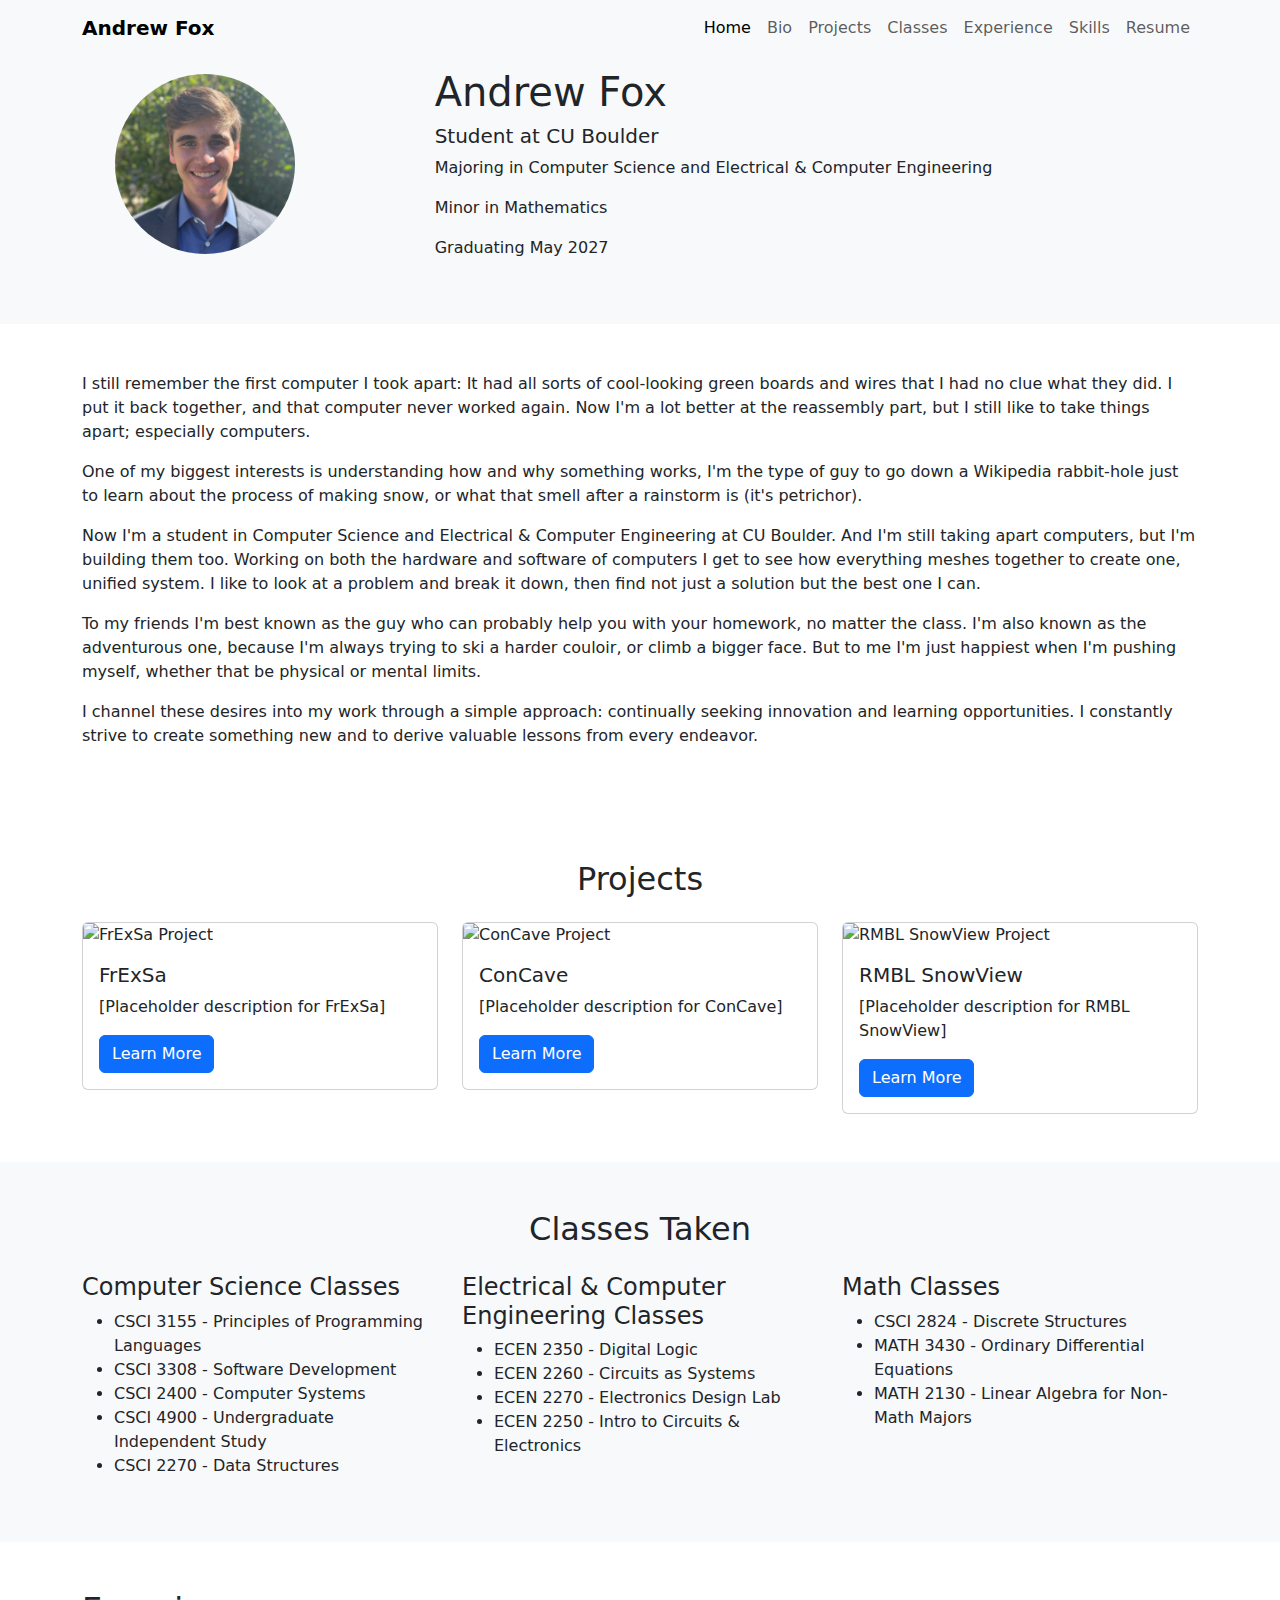
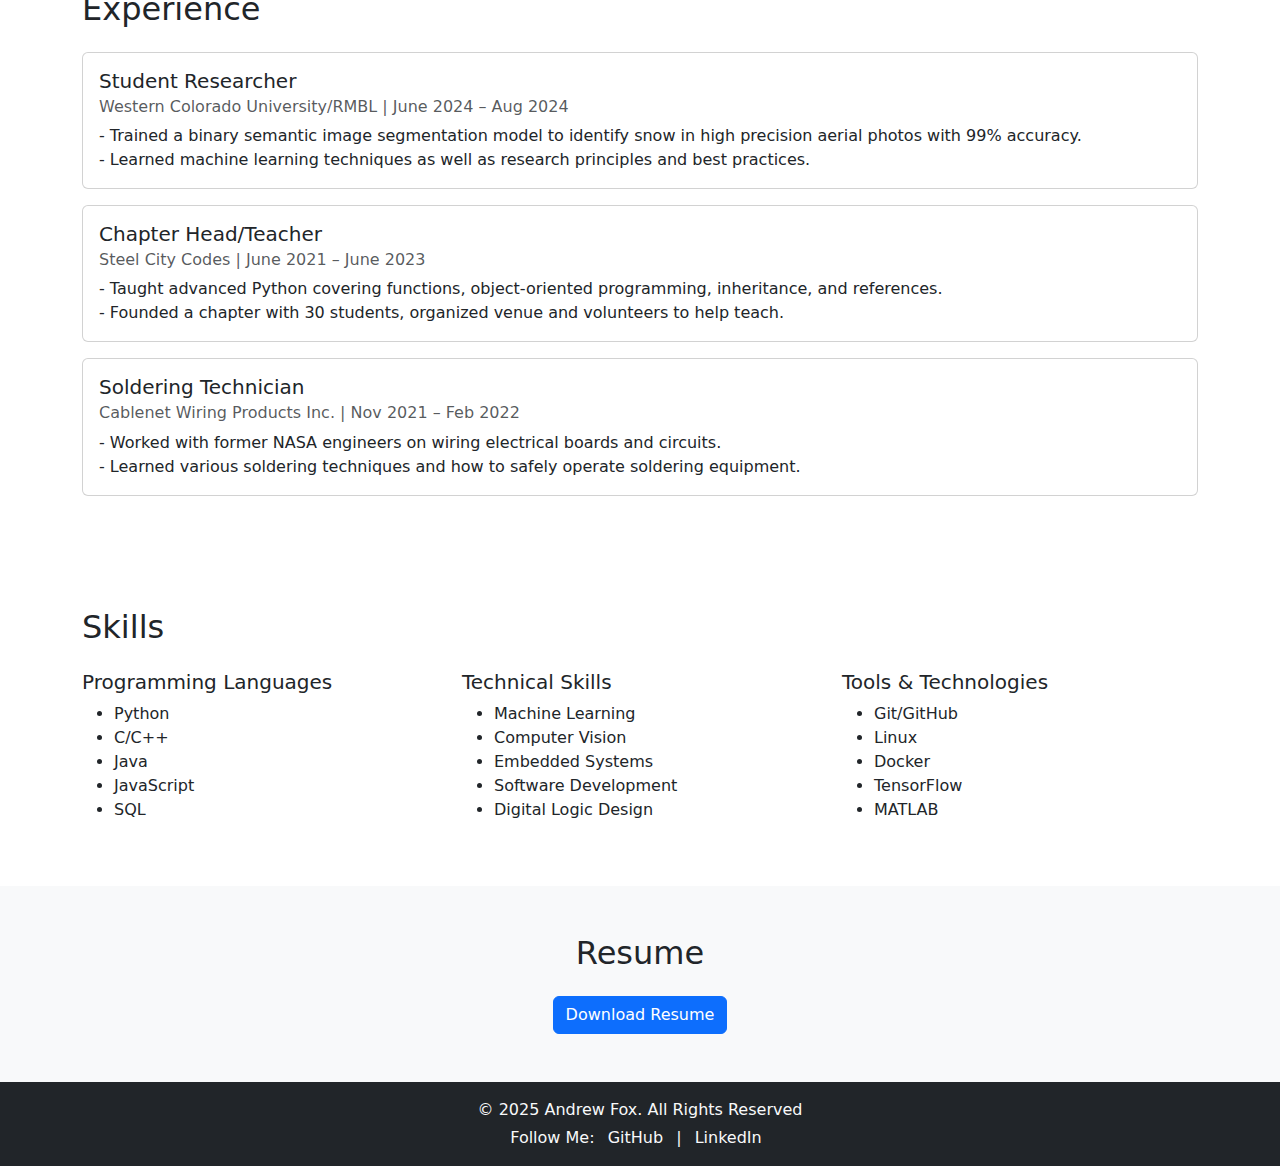
==== index.html @ ef79214e "created starting framework" ====
<!DOCTYPE html>
<html lang="en">

<head>
    <meta charset="UTF-8" />
    <meta name="viewport" content="width=device-width, initial-scale=1.0" />
    <title>Andrew Fox - Personal Website</title>
    <!-- Bootstrap CSS -->
    <link rel="stylesheet" href="https://cdn.jsdelivr.net/npm/bootstrap@5.1.3/dist/css/bootstrap.min.css" />
    <!-- Custom CSS -->
    <link rel="stylesheet" href="css/style.css" />
</head>

<body>

    <!-- Navigation -->
    <nav class="navbar navbar-expand-lg navbar-light bg-light fixed-top">
        <div class="container">
            <a class="navbar-brand" href="index.html">Andrew Fox</a>
            <button class="navbar-toggler" type="button" data-bs-toggle="collapse" data-bs-target="#navbarNav"
                aria-controls="navbarNav" aria-expanded="false" aria-label="Toggle navigation">
                <span class="navbar-toggler-icon"></span>
            </button>
            <div class="collapse navbar-collapse" id="navbarNav">
                <ul class="navbar-nav ms-auto">
                    <li class="nav-item">
                        <a class="nav-link active" aria-current="page" href="index.html">Home</a>
                    </li>
                    <li class="nav-item">
                        <a class="nav-link" href="#bio">Bio</a>
                    </li>
                    <li class="nav-item">
                        <a class="nav-link" href="#projects">Projects</a>
                    </li>
                    <li class="nav-item">
                        <a class="nav-link" href="#classes">Classes</a>
                    </li>
                    <li class="nav-item">
                        <a class="nav-link" href="#experience">Experience</a>
                    </li>
                    <li class="nav-item">
                        <a class="nav-link" href="#skills">Skills</a>
                    </li>
                    <li class="nav-item">
                        <a class="nav-link" href="#resume">Resume</a>
                    </li>
                    <!-- <li class="nav-item">
                        <a class="nav-link" href="#contact">Contact</a>
                    </li> -->
                </ul>
            </div>
        </div>
    </nav>
    <!-- End Navigation -->

    <!-- Header / Bio Section -->
    <header class="bg-light py-5 text-center">
        <div class="row align-items-center" style="margin-top: 20px;">
            <!-- Left Column: Picture -->
            <div class="col-md-4 text-center">
                <img src="resources/images/BreakfastPicture.png" alt="Andrew Fox" class="rounded-circle mb-3"
                    style="width: 180px; height: 180px; object-fit: cover;">
            </div>
            <!-- Right Column: Name, Info -->
            <div class="col-md-8 text-start">
                <h1>Andrew Fox</h1>
                <h5>Student at CU Boulder</h5>
                <p>Majoring in Computer Science and Electrical & Computer Engineering</p>
                <p>Minor in Mathematics</p>
                <p>Graduating May 2027</p>
            </div>
        </div>
    </header>
    <!-- End Header / Bio Section -->

    <!-- Bio Section -->
    <section id="bio" class="py-5">
        <div class="container">
            <p>I still remember the first computer I took apart: It had all sorts of cool-looking green boards and
                wires that I had no clue what they did. I put it back together, and that computer never worked
                again. Now I'm a lot better at the reassembly part, but I still like to take things apart;
                especially computers.</p>

            <p>One of my biggest interests is understanding how and why something works, I'm the type of guy to go
                down a Wikipedia rabbit-hole just to learn about the process of making snow, or what that smell
                after a rainstorm is (it's petrichor).</p>

            <p>Now I'm a student in Computer Science and Electrical & Computer Engineering at CU Boulder. And I'm
                still taking apart computers, but I'm building them too. Working on both the hardware and software
                of computers I get to see how everything meshes together to create one, unified system. I like to
                look at a problem and break it down, then find not just a solution but the best one I can.</p>

            <p>To my friends I'm best known as the guy who can probably help you with your homework, no matter the
                class. I'm also known as the adventurous one, because I'm always trying to ski a harder couloir, or
                climb a bigger face. But to me I'm just happiest when I'm pushing myself, whether that be physical
                or mental limits.</p>

            <p>I channel these desires into my work through a simple approach: continually seeking innovation and
                learning opportunities. I constantly strive to create something new and to derive valuable lessons
                from every endeavor.</p>
        </div>
    </section>
    <!-- End Bio Section -->

    <!-- Projects Section -->
    <section id="projects" class="py-5">
        <div class="container">
            <h2 class="mb-4 text-center">Projects</h2>
            <div class="row g-4">
                <!-- FrExSa -->
                <div class="col-md-4">
                    <div class="card">
                        <img src="images/frexsa-placeholder.png" class="card-img-top" alt="FrExSa Project" />
                        <div class="card-body">
                            <h5 class="card-title">FrExSa</h5>
                            <p class="card-text">[Placeholder description for FrExSa]</p>
                            <a href="project1.html" class="btn btn-primary">Learn More</a>
                        </div>
                    </div>
                </div>
                <!-- ConCave -->
                <div class="col-md-4">
                    <div class="card">
                        <img src="images/concave-placeholder.png" class="card-img-top" alt="ConCave Project" />
                        <div class="card-body">
                            <h5 class="card-title">ConCave</h5>
                            <p class="card-text">[Placeholder description for ConCave]</p>
                            <a href="project2.html" class="btn btn-primary">Learn More</a>
                        </div>
                    </div>
                </div>
                <!-- RMBL SnowView -->
                <div class="col-md-4">
                    <div class="card">
                        <img src="images/rmbl-placeholder.png" class="card-img-top" alt="RMBL SnowView Project" />
                        <div class="card-body">
                            <h5 class="card-title">RMBL SnowView</h5>
                            <p class="card-text">[Placeholder description for RMBL SnowView]</p>
                            <a href="project3.html" class="btn btn-primary">Learn More</a>
                        </div>
                    </div>
                </div>
            </div>
        </div>
    </section>
    <!-- End Projects Section -->

    <!-- Classes Section -->
    <section id="classes" class="py-5 bg-light">
        <div class="container">
            <h2 class="mb-4 text-center">Classes Taken</h2>
            <div class="row">
                <div class="col-md-4">
                    <h4>Computer Science Classes</h4>
                    <ul>
                        <li>CSCI 3155 - Principles of Programming Languages</li>
                        <li>CSCI 3308 - Software Development</li>
                        <li>CSCI 2400 - Computer Systems</li>
                        <li>CSCI 4900 - Undergraduate Independent Study</li>
                        <li>CSCI 2270 - Data Structures</li>
                    </ul>
                </div>
                <div class="col-md-4">
                    <h4>Electrical &amp; Computer Engineering Classes</h4>
                    <ul>
                        <li>ECEN 2350 - Digital Logic</li>
                        <li>ECEN 2260 - Circuits as Systems</li>
                        <li>ECEN 2270 - Electronics Design Lab</li>
                        <li>ECEN 2250 - Intro to Circuits &amp; Electronics</li>
                    </ul>
                </div>
                <div class="col-md-4">
                    <h4>Math Classes</h4>
                    <ul>
                        <li>CSCI 2824 - Discrete Structures</li>
                        <li>MATH 3430 - Ordinary Differential Equations</li>
                        <li>MATH 2130 - Linear Algebra for Non-Math Majors</li>
                    </ul>
                </div>
            </div>
        </div>
    </section>
    <!-- End Classes Section -->

    <!-- Experience Section -->
    <section id="experience" class="py-5">
        <div class="container">
            <h2 class="mb-4">Experience</h2>

            <div class="card mb-3">
                <div class="card-body">
                    <h5 class="card-title">Student Researcher</h5>
                    <h6 class="card-subtitle mb-2 text-muted">Western Colorado University/RMBL | June 2024 – Aug 2024
                    </h6>
                    <p class="card-text">
                        - Trained a binary semantic image segmentation model to identify snow in high precision aerial
                        photos with 99% accuracy.<br>
                        - Learned machine learning techniques as well as research principles and best practices.
                    </p>
                </div>
            </div>

            <div class="card mb-3">
                <div class="card-body">
                    <h5 class="card-title">Chapter Head/Teacher</h5>
                    <h6 class="card-subtitle mb-2 text-muted">Steel City Codes | June 2021 – June 2023</h6>
                    <p class="card-text">
                        - Taught advanced Python covering functions, object-oriented programming, inheritance, and
                        references.<br>
                        - Founded a chapter with 30 students, organized venue and volunteers to help teach.
                    </p>
                </div>
            </div>

            <div class="card mb-3">
                <div class="card-body">
                    <h5 class="card-title">Soldering Technician</h5>
                    <h6 class="card-subtitle mb-2 text-muted">Cablenet Wiring Products Inc. | Nov 2021 – Feb 2022</h6>
                    <p class="card-text">
                        - Worked with former NASA engineers on wiring electrical boards and circuits.<br>
                        - Learned various soldering techniques and how to safely operate soldering equipment.
                    </p>
                </div>
            </div>
        </div>
    </section>
    <!-- End Experience Section -->

    <!-- Skills Section -->
    <section id="skills" class="py-5">
        <div class="container">
            <h2 class="mb-4">Skills</h2>
            <div class="row">
                <div class="col-md-4">
                    <h5>Programming Languages</h5>
                    <ul>
                        <li>Python</li>
                        <li>C/C++</li>
                        <li>Java</li>
                        <li>JavaScript</li>
                        <li>SQL</li>
                    </ul>
                </div>
                <div class="col-md-4">
                    <h5>Technical Skills</h5>
                    <ul>
                        <li>Machine Learning</li>
                        <li>Computer Vision</li>
                        <li>Embedded Systems</li>
                        <li>Software Development</li>
                        <li>Digital Logic Design</li>
                    </ul>
                </div>
                <div class="col-md-4">
                    <h5>Tools & Technologies</h5>
                    <ul>
                        <li>Git/GitHub</li>
                        <li>Linux</li>
                        <li>Docker</li>
                        <li>TensorFlow</li>
                        <li>MATLAB</li>
                    </ul>
                </div>
            </div>
        </div>
    </section>
    <!-- End Skills Section -->

    <!-- Resume Section -->
    <section id="resume" class="py-5 bg-light">
        <div class="container text-center">
            <h2 class="mb-4">Resume</h2>
            <a href="resources/pdfs/Fox_Andrew_Resume.pdf" class="btn btn-primary" download>Download Resume</a>
        </div>
    </section>
    <!-- End Resume Section -->


    <!-- Contact Section
    <section id="contact" class="py-5">
        <div class="container">
            <h2 class="mb-4 text-center">Contact Me</h2>
            <div class="row justify-content-center">
                <div class="col-md-6">
                    <form action="mailto:apfox500@gmail.com" method="post" enctype="text/plain">
                        <div class="mb-3">
                            <label for="name" class="form-label">Name:</label>
                            <input type="text" class="form-control" id="name" placeholder="Your Name" required />
                        </div>
                        <div class="mb-3">
                            <label for="email" class="form-label">Email:</label>
                            <input type="email" class="form-control" id="email" placeholder="Your Email" required />
                        </div>
                        <div class="mb-3">
                            <label for="message" class="form-label">Message:</label>
                            <textarea class="form-control" id="message" rows="4" placeholder="Your Message"
                                required></textarea>
                        </div>
                        <div class="d-flex justify-content-between">
                            <button type="reset" class="btn btn-secondary">Clear Form</button>
                            <button type="submit" class="btn btn-primary">Send Message</button>
                        </div>
                    </form>
                </div>
            </div>
        </div>
    </section>
    <!-- End Contact Section -->



    <!-- Footer -->
    <footer class="bg-dark text-light py-3 text-center">
        <div class="container">
            <p class="mb-1">&copy; 2025 Andrew Fox. All Rights Reserved</p>
            <p class="mb-0">
                Follow Me:
                <a href="https://github.com/apfox500" class="text-light text-decoration-none mx-2"
                    target="_blank">GitHub</a> |
                <a href="https://www.linkedin.com/in/apfox500/" class="text-light text-decoration-none mx-2"
                    target="_blank">LinkedIn</a>
            </p>
        </div>
    </footer>
    <!-- End Footer -->

    <!-- Bootstrap JS -->
    <script src="https://cdn.jsdelivr.net/npm/bootstrap@5.1.3/dist/js/bootstrap.bundle.min.js"></script>
    <script src="scripts/navbar.js"></script>
</body>

</html>
---- css/style.css ----
/* Navbar brand styling */
.navbar-brand {
    font-weight: bold;
}

/* Footer text styling */
footer p {
    margin: 0;
}

@media (min-width: 768px) {
    .profile-section img {
        width: 180px;
        height: 180px;
    }
}
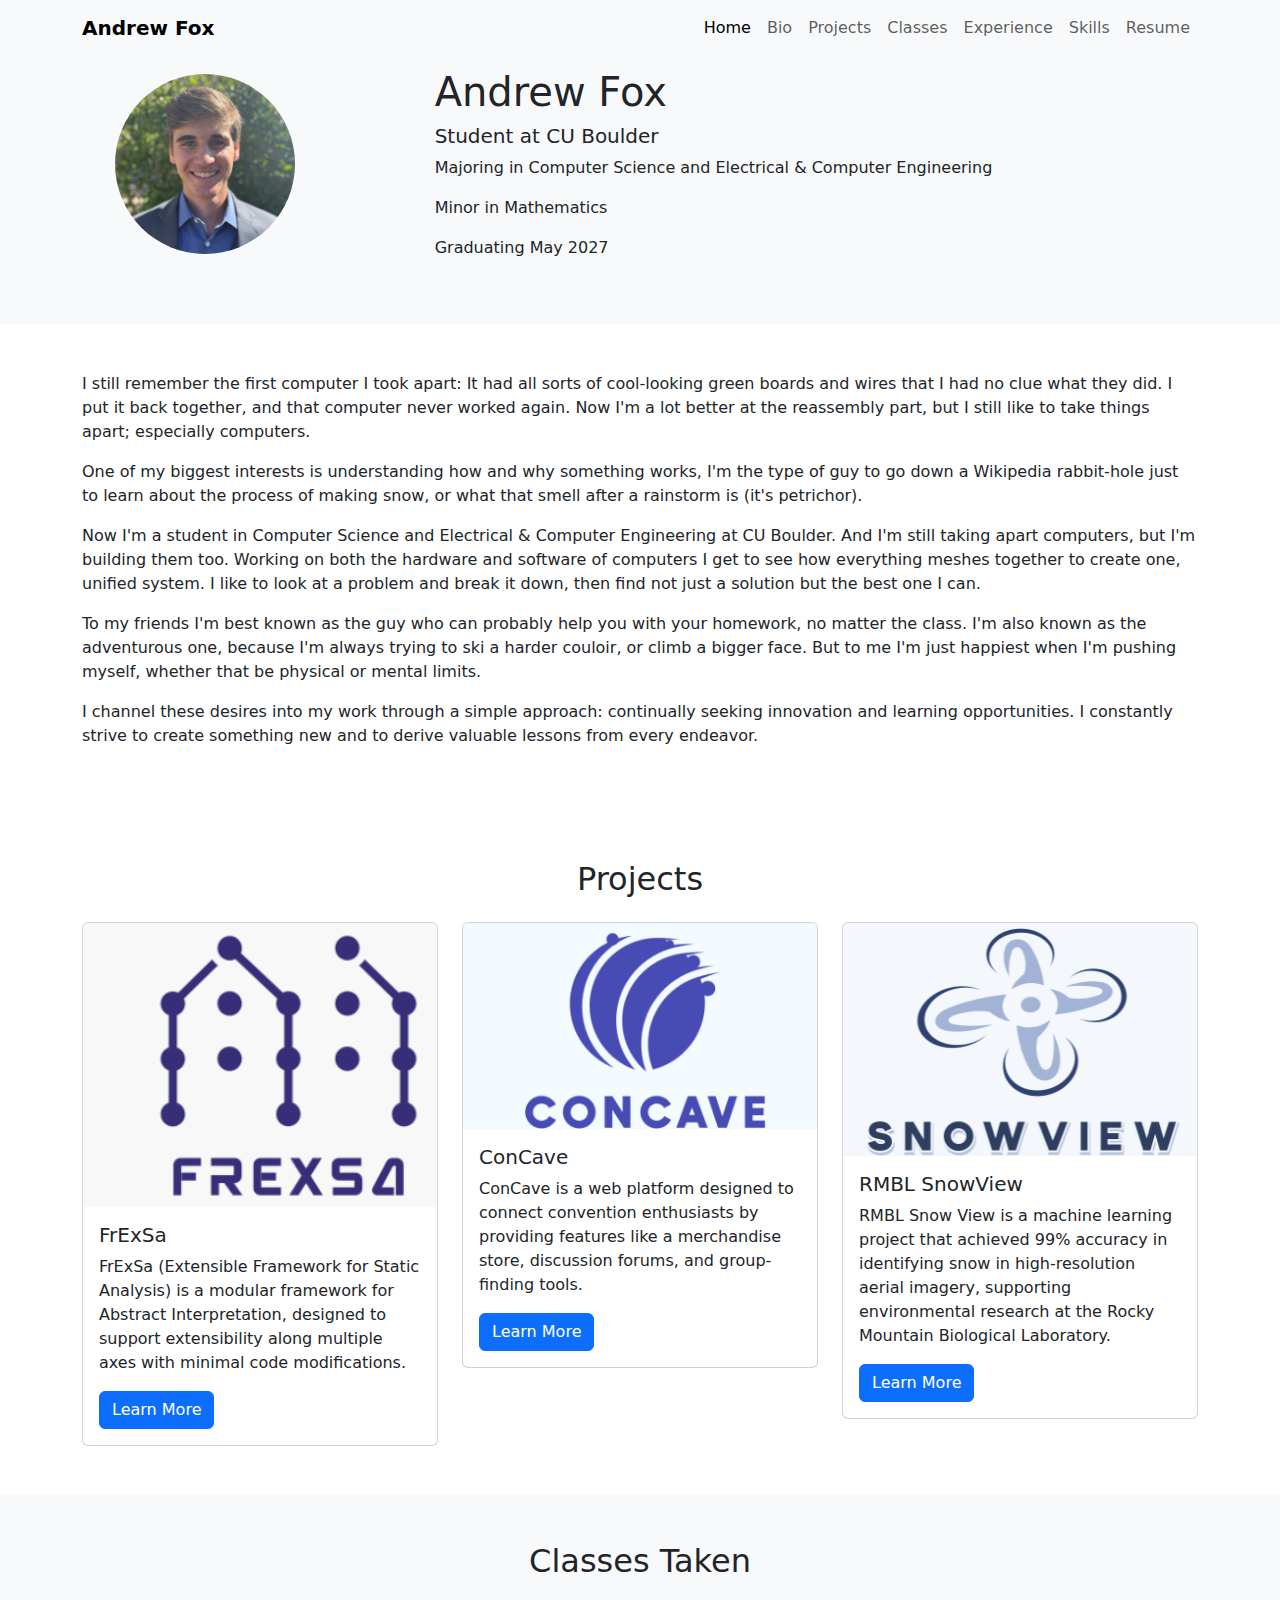
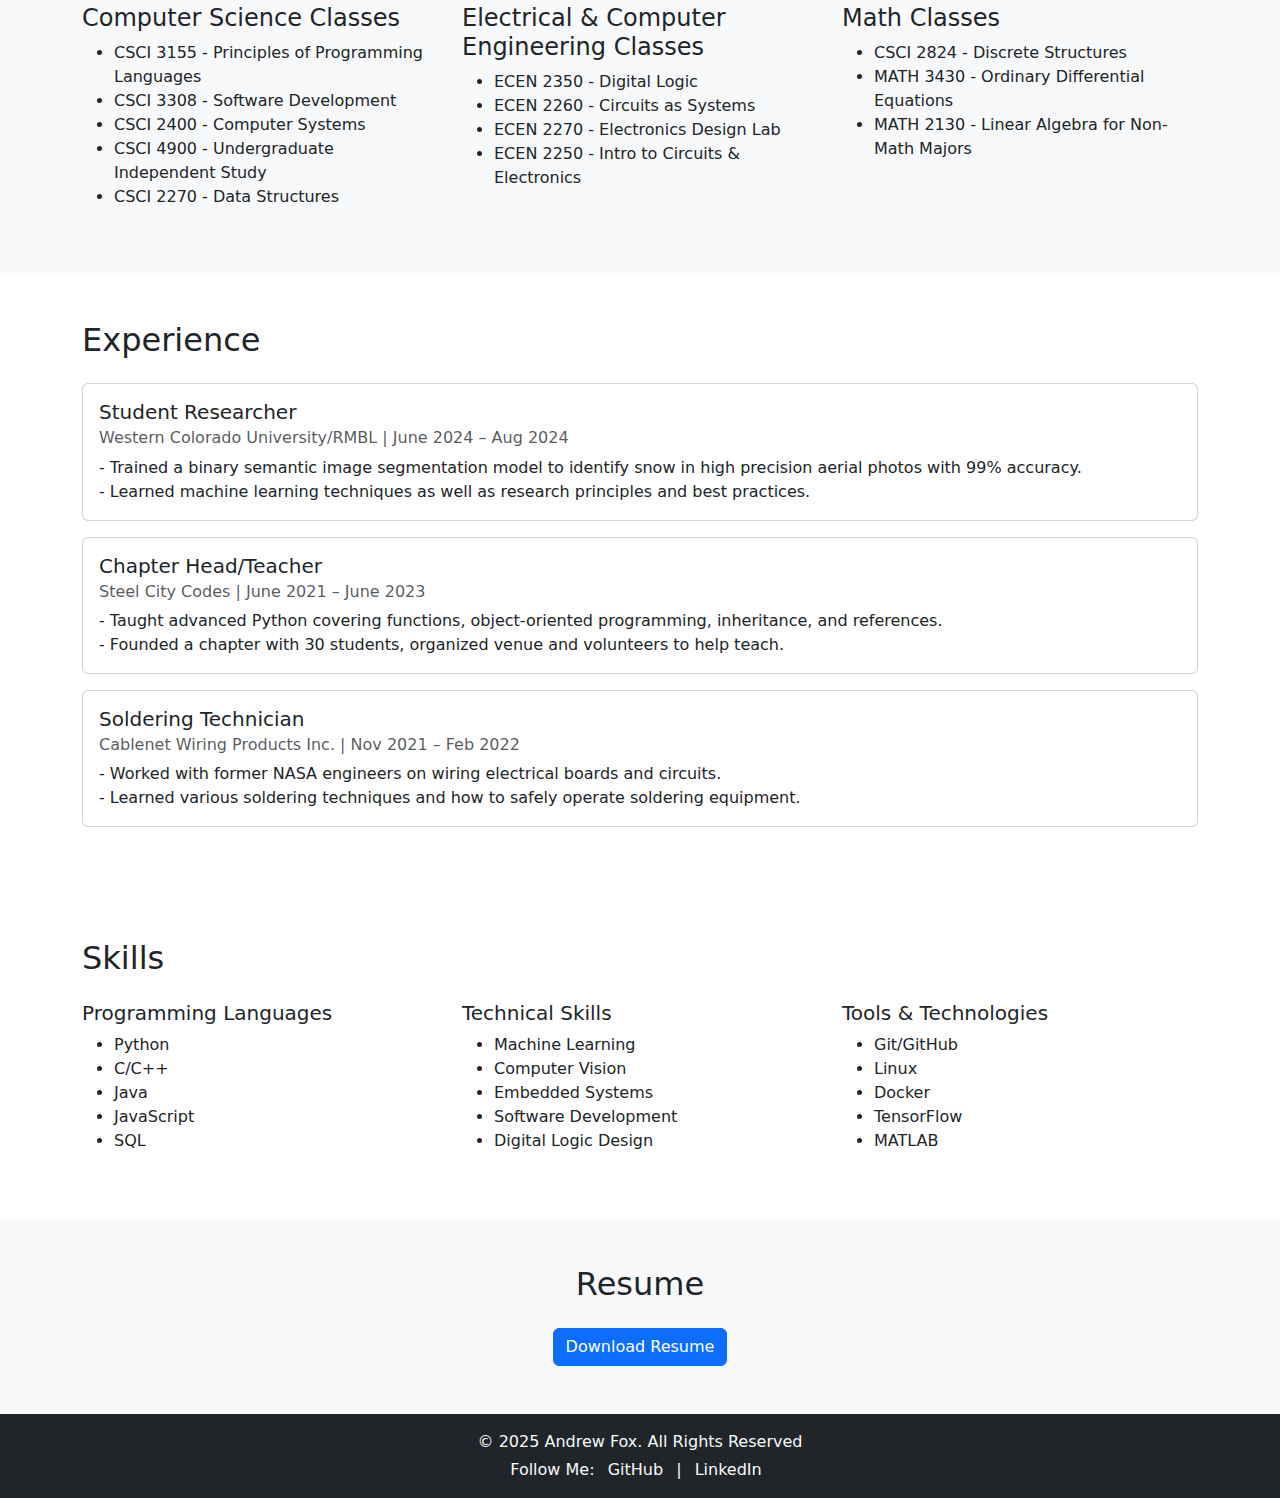
==== commit 0de6ebbf: "update website 4-3" ====
--- a/index.html
+++ b/index.html
@@ -110,33 +110,47 @@
                 <!-- FrExSa -->
                 <div class="col-md-4">
                     <div class="card">
-                        <img src="images/frexsa-placeholder.png" class="card-img-top" alt="FrExSa Project" />
+                        <img src="resources/images/frexsa_logo.png" class="card-img-top" alt="FrExSa Project" />
                         <div class="card-body">
                             <h5 class="card-title">FrExSa</h5>
-                            <p class="card-text">[Placeholder description for FrExSa]</p>
-                            <a href="project1.html" class="btn btn-primary">Learn More</a>
+                            <p class="card-text">
+                                FrExSa (Extensible Framework for Static Analysis) is a modular framework for Abstract
+                                Interpretation,
+                                designed to support extensibility along multiple axes with minimal code modifications.
+                            </p>
+
+                            <a href="pages/FrExSa.html" class="btn btn-primary">Learn More</a>
                         </div>
                     </div>
                 </div>
                 <!-- ConCave -->
                 <div class="col-md-4">
                     <div class="card">
-                        <img src="images/concave-placeholder.png" class="card-img-top" alt="ConCave Project" />
+                        <img src="resources/images/concave.png" class="card-img-top" alt="ConCave Project" />
                         <div class="card-body">
                             <h5 class="card-title">ConCave</h5>
-                            <p class="card-text">[Placeholder description for ConCave]</p>
-                            <a href="project2.html" class="btn btn-primary">Learn More</a>
+                            <p class="card-text">
+                                ConCave is a web platform designed to connect convention enthusiasts by providing
+                                features like a merchandise store, discussion forums, and group-finding tools.
+                            </p>
+
+                            <a href="pages/ConCave.html" class="btn btn-primary">Learn More</a>
                         </div>
                     </div>
                 </div>
                 <!-- RMBL SnowView -->
                 <div class="col-md-4">
                     <div class="card">
-                        <img src="images/rmbl-placeholder.png" class="card-img-top" alt="RMBL SnowView Project" />
+                        <img src="resources/images/snowiew.png" class="card-img-top" alt="RMBL SnowView Project" />
                         <div class="card-body">
                             <h5 class="card-title">RMBL SnowView</h5>
-                            <p class="card-text">[Placeholder description for RMBL SnowView]</p>
-                            <a href="project3.html" class="btn btn-primary">Learn More</a>
+                            <p class="card-text">
+                                RMBL Snow View is a machine learning project that achieved 99% accuracy in identifying
+                                snow in high-resolution aerial imagery,
+                                supporting environmental research at the Rocky Mountain Biological Laboratory.
+                            </p>
+
+                            <a href="pages/SnowView.html" class="btn btn-primary">Learn More</a>
                         </div>
                     </div>
                 </div>
